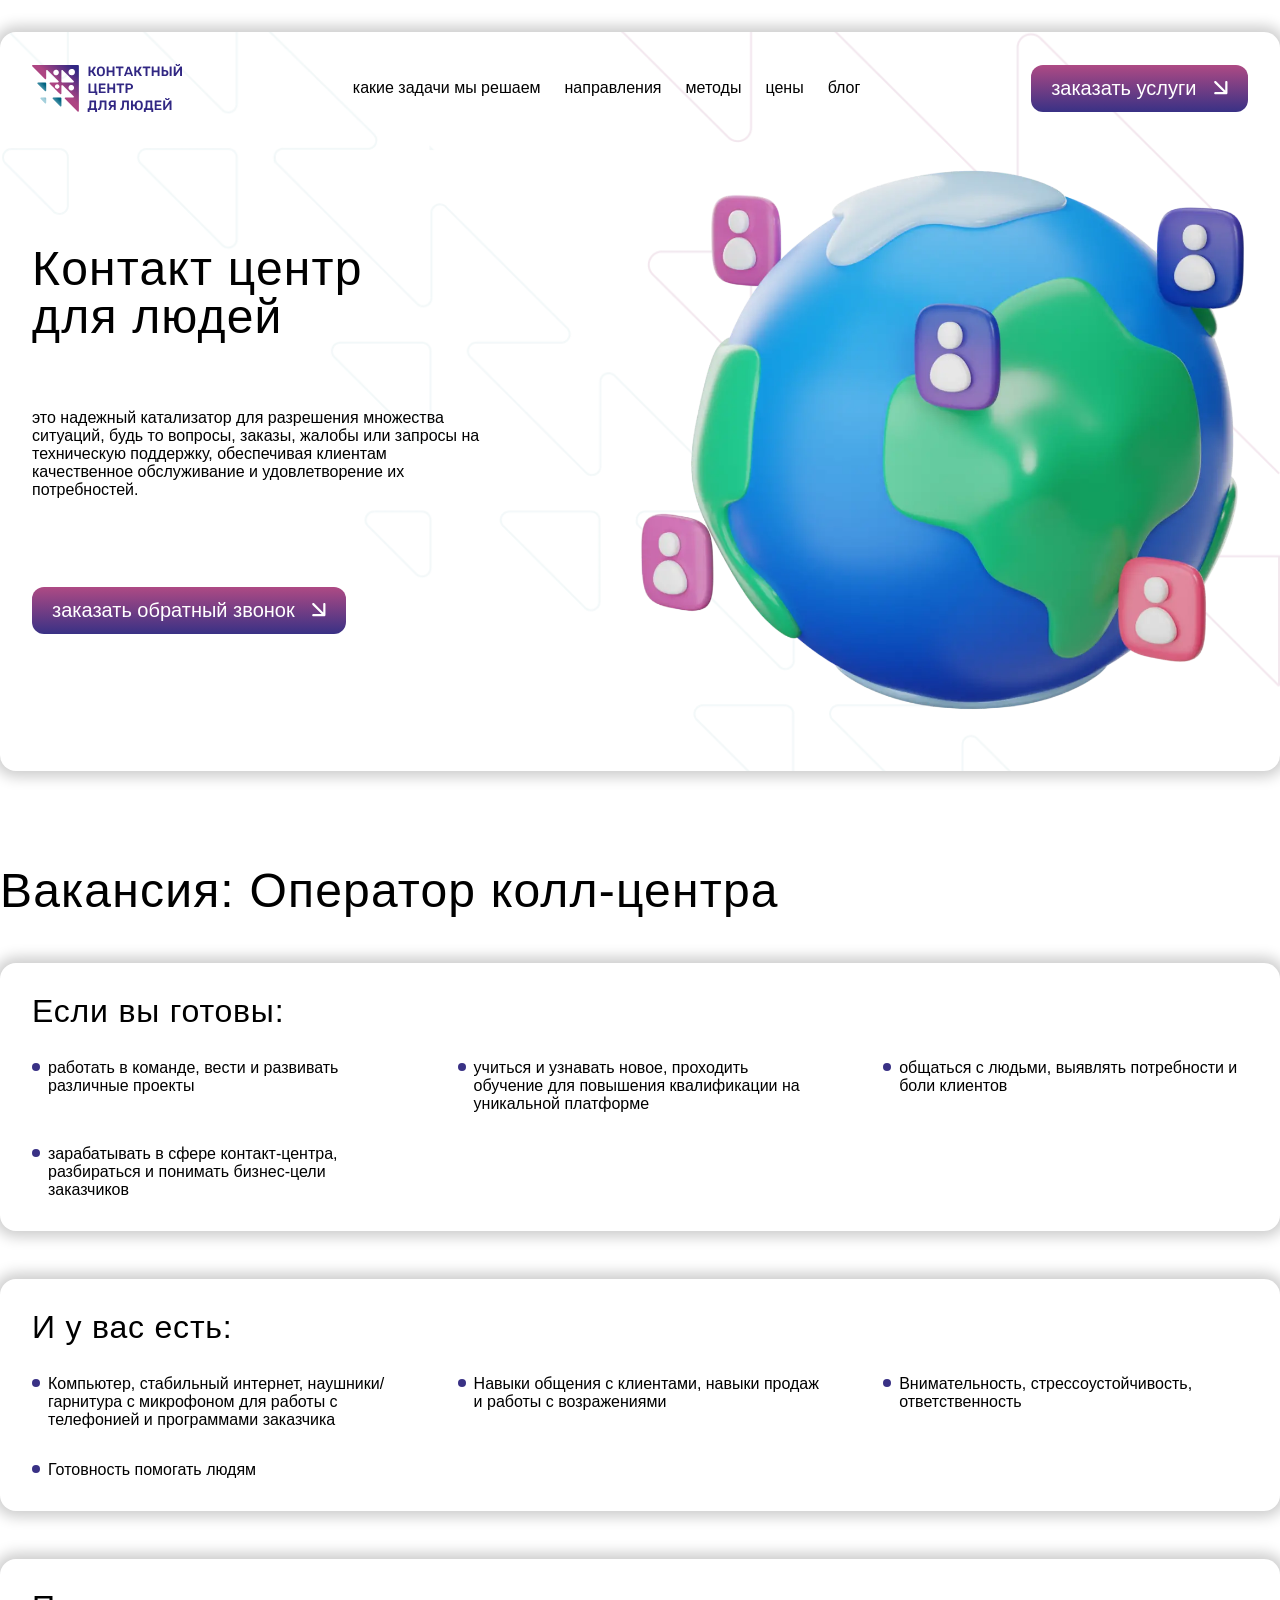
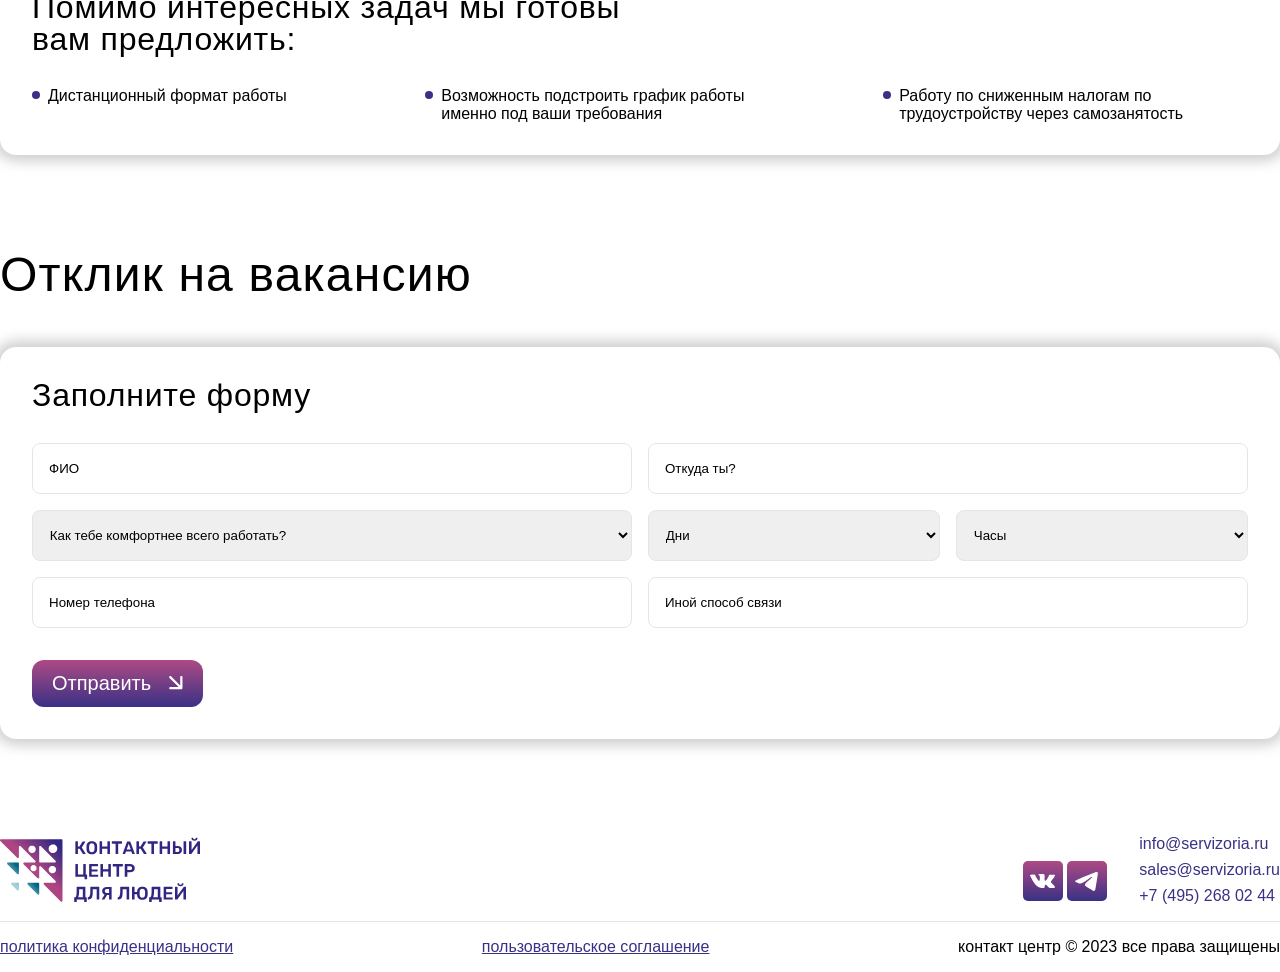
==== index.html @ c685d8e9 "rename page vacansy.html in index.html (github pages)" ====
<!DOCTYPE html>
<html lang="en">

<head>
    <meta charset="UTF-8">
    <meta name="viewport" content="width=device-width, initial-scale=1.0">
    <title>вакансии карьера</title>
    <link rel="stylesheet" href="vacancy.css">
</head>

<body>
    <main>
        <header class="header wrapper shadow">
            <div class="header__menu">
                <img class="header__menu-logo" src="/assets/Logo-204cbb03.svg" alt="Logo">

                <nav class="header__menu-nav">
                    <a class="header__menu-nav-link" href="#about">какие задачи мы решаем</a>
                    <a class="header__menu-nav-link" href="#directions">направления</a>
                    <a class="header__menu-nav-link" href="#methods">методы</a>
                    <a class="header__menu-nav-link" href="#priceList">цены</a>
                    <a class="header__menu-nav-link" href="/blog">блог</a>
                </nav>

                <button class="header__menu-btn button">
                    заказать услуги
                    <img class="button__svg" src="/assets/buttonArrow-9a2b3f11.svg" alt="@">
                </button>
            </div>

            <div class="header__content">
                <div class="header__content-left">
                    <h1 class="header__content-left-title">Контакт центр <br> для людей</h1>
                    <p class="header__content-left-text">
                        это надежный катализатор для разрешения множества ситуаций, будь то вопросы, заказы,
                        жалобы или запросы на техническую поддержку, обеспечивая клиентам качественное обслуживание и
                        удовлетворение их потребностей.
                    </p>
                    <button class="header__content-left-btn button">
                        заказать обратный звонок
                        <img class="button__svg" src="/assets/buttonArrow-9a2b3f11.svg" alt="@">
                    </button>
                </div>

                <img class="header__content-right" src="/assets/heroGlobus-9b8b311a.webp" alt="Hero image">
            </div>
        </header>

        <section class="vacancy section wrapper">
            <h2>Вакансия: Оператор колл-центра</h2>

            <div class="vacancy-block shadow">
                <h3>Если вы готовы:</h3>

                <div class="vacancy__items">
                    <p class="vacancy__items-item">работать в команде, вести и развивать различные проекты</p>
                    <p class="vacancy__items-item">учиться и узнавать новое, проходить обучение для повышения квалификации на уникальной платформе </p>
                    <p class="vacancy__items-item">общаться с людьми, выявлять потребности и боли клиентов</p>
                    <p class="vacancy__items-item">зарабатывать в сфере контакт-центра, разбираться и понимать бизнес-цели заказчиков</p>
                </div>
            </div>

            <div class="vacancy-block shadow">
                <h3>И у вас есть:</h3>

                <div class="vacancy__items">
                    <p class="vacancy__items-item">Компьютер, стабильный интернет, наушники/гарнитура с микрофоном для работы с телефонией и программами заказчика</p>
                    <p class="vacancy__items-item">Навыки общения с клиентами, навыки продаж и работы с возражениями</p>
                    <p class="vacancy__items-item">Внимательность, стрессоустойчивость, ответственность </p>
                    <p class="vacancy__items-item">Готовность помогать людям</p>
                </div>
            </div>

            <div class="vacancy-block shadow">
                <h3>Помимо интересных задач мы готовы <br/> вам предложить:</h3>

                <div class="vacancy__items">
                    <p class="vacancy__items-item">Дистанционный формат работы</p>
                    <p class="vacancy__items-item">Возможность подстроить график работы именно под ваши требования</p>
                    <p class="vacancy__items-item">Работу по сниженным налогам по трудоустройству через самозанятость</p>
                </div>
            </div>
        </section>

        <section class="form section wrapper">
            <h2>Отклик на вакансию</h2>

            <div class="form-block shadow">
                <h3>Заполните форму</h3>

                <div class="form__inputs">
                    <input type="text" class="form__input form__input-name" name="name" placeholder="ФИО" required>
                    <input type="text" class="form__input form__input-location" name="location" placeholder="Откуда ты?" required>
                    <select class="form__input form__input-select form__input-work" name="work">
                        <option value="Не выбрано" disabled selected>Как тебе комфортнее всего работать?</option>
                        <option value="На входящих звонках">На входящих звонках</option>
                        <option value="На исходящих звонках">На исходящих звонках</option>
                    </select>
                    <select class="form__input form__input-select form__input-days" name="days">
                        <option value="Не выбрано" disabled selected>Дни</option>
                        <option value="4">4</option>
                        <option value="6">6</option>
                        <option value="8">8</option>
                        <option value="12">12</option>
                    </select>
                    <select class="form__input form__input-select form__input-time" name="time">
                        <option value="Не выбрано" disabled selected>Часы</option>
                        <option value="2/2">2/2</option>
                        <option value="2/5">2/5</option>
                    </select>
                    <input type="text" class="form__input form__input-tell" name="tell" placeholder="Номер телефона" required>
                    <input type="text" class="form__input form__input-connection" name="connection" placeholder="Иной способ связи">
                </div>

                <div class="form__tools">
                    <button class="form__tools-btn button" onclick="formSubmit()">
                        Отправить
                        <img class="button__svg" src="/assets/buttonArrow-9a2b3f11.svg" alt="@">
                    </button>

                    <p class="form__tools-status"></p>
                </div>
            </div>
        </section>

        <script>
            document.querySelector('.form__input-tell').oninput = (e) => {
                console.log(e);
                let x = e.target.value.replace(/\D/g, '').match(/(\d{0,1})(\d{0,3})(\d{0,3})(\d{0,2})(\d{0,2})/);
                e.target.value = (x[1] ? '+' + x[1] : '') + (x[3] ? ' (' + x[2] + ') ' : x[2]) + (x[4] ? x[3] + '-' : x[3]) + (x[5] ? x[4] + '-' : x[4]) + (x[5])
            }

            function formSubmit() {
                let inputs = document.querySelectorAll('.form__input')
                let status = true

                inputs.forEach((input) => {
                    if (input.getAttribute('required') == null) return

                    input.style.border = '1px solid #e5e5e5'

                    if (!input.value || input.name == 'tell' && input.value.length != 18) {
                        input.style.border = '1px solid #ba2323'
                        status = false
                    } 
                })

                if (status) {
                    document.querySelector('.form__tools-status').innerHTML = 'Данные отправленны!'
                    document.querySelector('.form__tools-status').style.color = '#e5e5e5'

                    fetch('/api/send_main.php', {
                        method: "POST",
                        body: {
                            email: 'dogerfantom6@gmail.com',
                            subject: 'Тема письма',
                            message: 'Текст письма',
                        }
                    })
                    .then((response) => response.text())
                    .catch((error) => console.error("Ошибка отправки почты", error));
                } else {
                    document.querySelector('.form__tools-status').innerHTML = 'Заполните все нужные поля'
                    document.querySelector('.form__tools-status').style.color = '#ba2323'
                }
            }
        </script>

        <footer class="footer wrapper">
            <div class="footer__header">
                <img class="footer__header-logo" src="/assets/Logo-204cbb03.svg" alt="Logo">

                <div class="footer__header-link">
                    <div class="footer__header-link-svg">
                        <a href="http://peoplecall.ru/#">
                            <svg xmlns="http://www.w3.org/2000/svg" width="40" height="40" viewBox="0 0 40 40" fill="none"><rect width="40" height="40" rx="5" fill="#D9D9D9"></rect><rect width="40" height="40" rx="5" fill="url(#paint0_linear_248_185)"></rect><path fill-rule="evenodd" clip-rule="evenodd" d="M20.726 26.9415C20.726 26.9415 21.1772 26.8923 21.4083 26.6486C21.6199 26.4254 21.6125 26.0041 21.6125 26.0041C21.6125 26.0041 21.5844 24.0369 22.5149 23.7464C23.432 23.4608 24.6095 25.6488 25.8591 26.4902C26.8031 27.1263 27.5196 26.9871 27.5196 26.9871L30.859 26.9415C30.859 26.9415 32.6051 26.8359 31.7773 25.488C31.7088 25.3776 31.2943 24.4906 29.2951 22.6686C27.2005 20.7614 27.4817 21.0699 30.003 17.7704C31.5388 15.7612 32.1526 14.5345 31.9607 14.01C31.7785 13.5083 30.6487 13.6415 30.6487 13.6415L26.8899 13.6643C26.8899 13.6643 26.6111 13.6271 26.4045 13.7484C26.2027 13.8672 26.0719 14.1444 26.0719 14.1444C26.0719 14.1444 25.4776 15.6988 24.6841 17.0214C23.0101 19.8108 22.3413 19.9584 22.0674 19.7856C21.4303 19.3811 21.5893 18.1629 21.5893 17.2975C21.5893 14.5933 22.0075 13.4663 20.7762 13.1746C20.3678 13.0774 20.067 13.0138 19.0215 13.003C17.6802 12.9898 16.5455 13.0078 15.9023 13.3163C15.4743 13.5215 15.1442 13.98 15.3459 14.0064C15.5942 14.0388 16.1566 14.1552 16.455 14.5537C16.8401 15.0686 16.8267 16.2233 16.8267 16.2233C16.8267 16.2233 17.048 19.4063 16.3095 19.8012C15.8032 20.0725 15.1087 19.5191 13.6157 16.9878C12.8515 15.6916 12.2744 14.2585 12.2744 14.2585C12.2744 14.2585 12.1631 13.9908 11.9638 13.8468C11.7229 13.6727 11.3867 13.6187 11.3867 13.6187L7.81501 13.6415C7.81501 13.6415 7.27822 13.6559 7.08136 13.8852C6.90651 14.088 7.06791 14.5093 7.06791 14.5093C7.06791 14.5093 9.86434 20.9318 13.0313 24.1689C15.9353 27.1359 19.2318 26.9415 19.2318 26.9415H20.726Z" fill="white"></path><defs><linearGradient id="paint0_linear_248_185" x1="20" y1="0" x2="20" y2="40" gradientUnits="userSpaceOnUse"><stop stop-color="#AE4A84"></stop><stop offset="1" stop-color="#393185"></stop></linearGradient></defs></svg>
                        </a>

                        <a href="https://t.me/servizoria_vacancy">
                            <svg xmlns="http://www.w3.org/2000/svg" width="40" height="40" viewBox="0 0 40 40" fill="none"><rect width="40" height="40" rx="5" fill="#D9D9D9"></rect><rect width="40" height="40" rx="5" fill="url(#paint0_linear_248_191)"></rect><path fill-rule="evenodd" clip-rule="evenodd" d="M14.2894 16.9937C12.2859 17.8685 10.2274 18.7673 8.34505 19.8042C7.36215 20.5238 8.6685 21.0329 9.8941 21.5104C10.0889 21.5863 10.2817 21.6614 10.4629 21.7364C10.6138 21.7828 10.7671 21.8317 10.9225 21.8812C12.2856 22.3154 13.8054 22.7997 15.1288 22.0712C17.3026 20.8225 19.354 19.3788 21.4039 17.9362C22.0755 17.4636 22.7469 16.9911 23.4224 16.5256C23.4541 16.5053 23.4898 16.4822 23.5288 16.4569C24.1043 16.0838 25.3985 15.2449 24.9198 16.4009C23.7878 17.6389 22.5752 18.7347 21.3561 19.8367C20.5344 20.5792 19.7098 21.3246 18.9048 22.1179C18.2037 22.6876 17.4756 23.8332 18.2607 24.6309C20.0689 25.8967 21.9054 27.1319 23.7408 28.3664C24.3381 28.7681 24.9353 29.1697 25.5313 29.5724C26.5415 30.3789 28.1203 29.7265 28.3423 28.4662C28.4411 27.8865 28.5403 27.3068 28.6394 26.7271C29.1874 23.5232 29.7356 20.3181 30.2198 17.1037C30.2857 16.5995 30.3603 16.0953 30.4349 15.5909C30.6158 14.3683 30.797 13.1442 30.8536 11.9151C30.7078 10.6884 29.2204 10.9582 28.3928 11.234C24.1384 12.8528 19.9266 14.5917 15.7314 16.3612C15.2562 16.5717 14.7744 16.782 14.2894 16.9937Z" fill="white"></path><defs><linearGradient id="paint0_linear_248_191" x1="20" y1="0" x2="20" y2="40" gradientUnits="userSpaceOnUse"><stop stop-color="#AE4A84"></stop><stop offset="1" stop-color="#393185"></stop></linearGradient></defs></svg>
                        </a>
                    </div>

                    <div class="footer__header-link-text">
                        <a href="mailto:info@servizoria.ru">info@servizoria.ru</a>
                        <a href="mailto:sales@servizoria.ru">sales@servizoria.ru</a>
                        <a href="tel:74952680244">+7 (495) 268 02 44</a>
                    </div>
                </div>
            </div>

            <div class="footer__footer">
                <a href="http://peoplecall.ru/#">политика конфиденциальности</a>

                <a href="http://peoplecall.ru/#">пользовательское соглашение</a>

                <p>контакт центр © 2023 все права защищены</p>
            </div>
        </footer>
    </main>
</body>

</html>
---- vacancy.css ----
@import"https://fonts.googleapis.com/css2?family=Manrope:wght@200..800&display=swap";*{box-sizing:border-box;margin:0;padding:0;outline:none;font-family:Manrope Variable,sans-serif}.wrapper{max-width:1280px;width:100%;margin:0 auto}main{padding-top:2rem}@media screen and (max-width: 1024px){main{padding:1rem}}h1,h2{font-size:3rem;line-height:1;letter-spacing:.025em;font-weight:100}h3{font-size:2rem;line-height:1;letter-spacing:.025em;font-weight:100}.section{margin-top:6rem;margin-bottom:6rem}.shadow{box-shadow:0px 0px 14px 6px rgba(0,0,0,.2)}.button{width:-moz-fit-content;width:fit-content;background-image:linear-gradient(180deg, #AE4A84 0%, #AE4A84 50%, #393185 100%);background-position:0 -100%;background-size:100% 200%;background-color:rgba(0,0,0,0);padding:.75rem 1.25rem;border:none;border-radius:.75rem;font-size:1.25rem;color:#fff;transition-property:all;transition-timing-function:cubic-bezier(0.4, 0, 0.2, 1);transition-duration:.3s}.button:hover{background-position:0 -200%;cursor:pointer}.button__svg{margin-left:.75rem}.header{background:center/cover no-repeat url("./assets/hero-decor-c0b79506.webp");padding:2rem;border-radius:1rem}.header__menu{display:flex;justify-content:space-between;align-items:center;padding-bottom:1.75rem}.header__menu-logo{max-width:150px;width:100%}.header__menu-nav{display:flex;gap:24px}.header__menu-nav-link{color:#000;text-decoration:none;transition:.4s ease}.header__menu-nav-link:hover{cursor:pointer;color:#ae4a84}@media screen and (max-width: 1024px){.header__menu{display:none}}.header__content{display:flex;justify-content:space-between;gap:24px}@media screen and (max-width: 1024px){.header__content{flex-direction:column;align-items:center}}.header__content-left{max-width:28rem;display:flex;flex-direction:column;justify-content:center;gap:3rem}@media screen and (max-width: 1024px){.header__content-left{max-width:100%;gap:.5rem;margin-bottom:2rem}.header__content-left h1{text-align:center}.header__content-left button{margin:0 auto}}.header__content-left-text{margin:1.25rem 0 2.5rem 0}@media screen and (max-width: 1024px){.header__content-left-text{text-align:center}}.header__content-right{max-width:50%;width:100%}.vacancy-block{margin-top:3rem;margin-bottom:3rem;padding:2rem;border-radius:1rem}.vacancy h3{margin-bottom:2rem}.vacancy__items{display:flex;justify-content:space-between;flex-wrap:wrap;gap:2rem}.vacancy__items-item{max-width:30%;min-width:300px;padding-left:16px;position:relative}@media screen and (max-width: 425px){.vacancy__items-item{min-width:1%;max-width:100%;width:100%}}.vacancy__items-item:before{position:absolute;left:0;top:4px;content:"";width:8px;height:8px;background-color:#393185;border-radius:5px}.form-block{margin-top:3rem;padding:2rem;border-radius:1rem}.form__inputs{margin:2rem 0;display:grid;grid-template-columns:1fr 1fr 1fr 1fr;grid-template-rows:1fr 1fr 1fr;gap:1rem;grid-template-areas:"form__input-name form__input-name form__input-location form__input-location" "form__input-work form__input-work form__input-days form__input-time" "form__input-tell form__input-tell form__input-connection form__input-connection"}@media screen and (max-width: 425px){.form__inputs{grid-template-columns:1fr 1fr;gap:1rem;grid-template-areas:"form__input-name form__input-name" "form__input-location form__input-location" "form__input-work form__input-work" "form__input-days form__input-time" "form__input-tell form__input-tell" "form__input-connection form__input-connection"}}.form__input{padding:1rem;border-radius:.5rem;border:1px solid #e5e5e5}.form__input::-moz-placeholder{color:#000}.form__input::placeholder{color:#000}.form__input-select{padding:1rem .8rem}.form__input-name{grid-area:form__input-name}.form__input-location{grid-area:form__input-location}.form__input-work{grid-area:form__input-work}.form__input-days{grid-area:form__input-days}.form__input-time{grid-area:form__input-time}.form__input-tell{grid-area:form__input-tell}.form__input-connection{grid-area:form__input-connection}.form__tools{display:flex;gap:2rem;align-items:center}.footer__header{display:flex;justify-content:space-between;padding-bottom:1rem;margin-bottom:1rem;border-bottom:1px solid #e5e5e5}@media screen and (max-width: 425px){.footer__header{flex-direction:column;align-items:center;gap:2rem}}.footer__header-logo{max-width:200px;width:100%}.footer__header-link{display:flex;align-items:flex-end}@media screen and (max-width: 425px){.footer__header-link{flex-direction:column;align-items:center;gap:1rem}}.footer__header-link a{text-decoration:none;color:#393185}.footer__header-link-text{margin-left:2rem;display:flex;flex-direction:column;gap:.5rem}@media screen and (max-width: 425px){.footer__header-link-text{margin-left:0;text-align:center}}.footer__footer{display:flex;justify-content:space-between;padding-bottom:1rem}@media screen and (max-width: 768px){.footer__footer{flex-direction:column;align-items:center;gap:1rem}}.footer__footer a{color:#393185}@media screen and (max-width: 768px){.footer__footer p{text-align:center}}
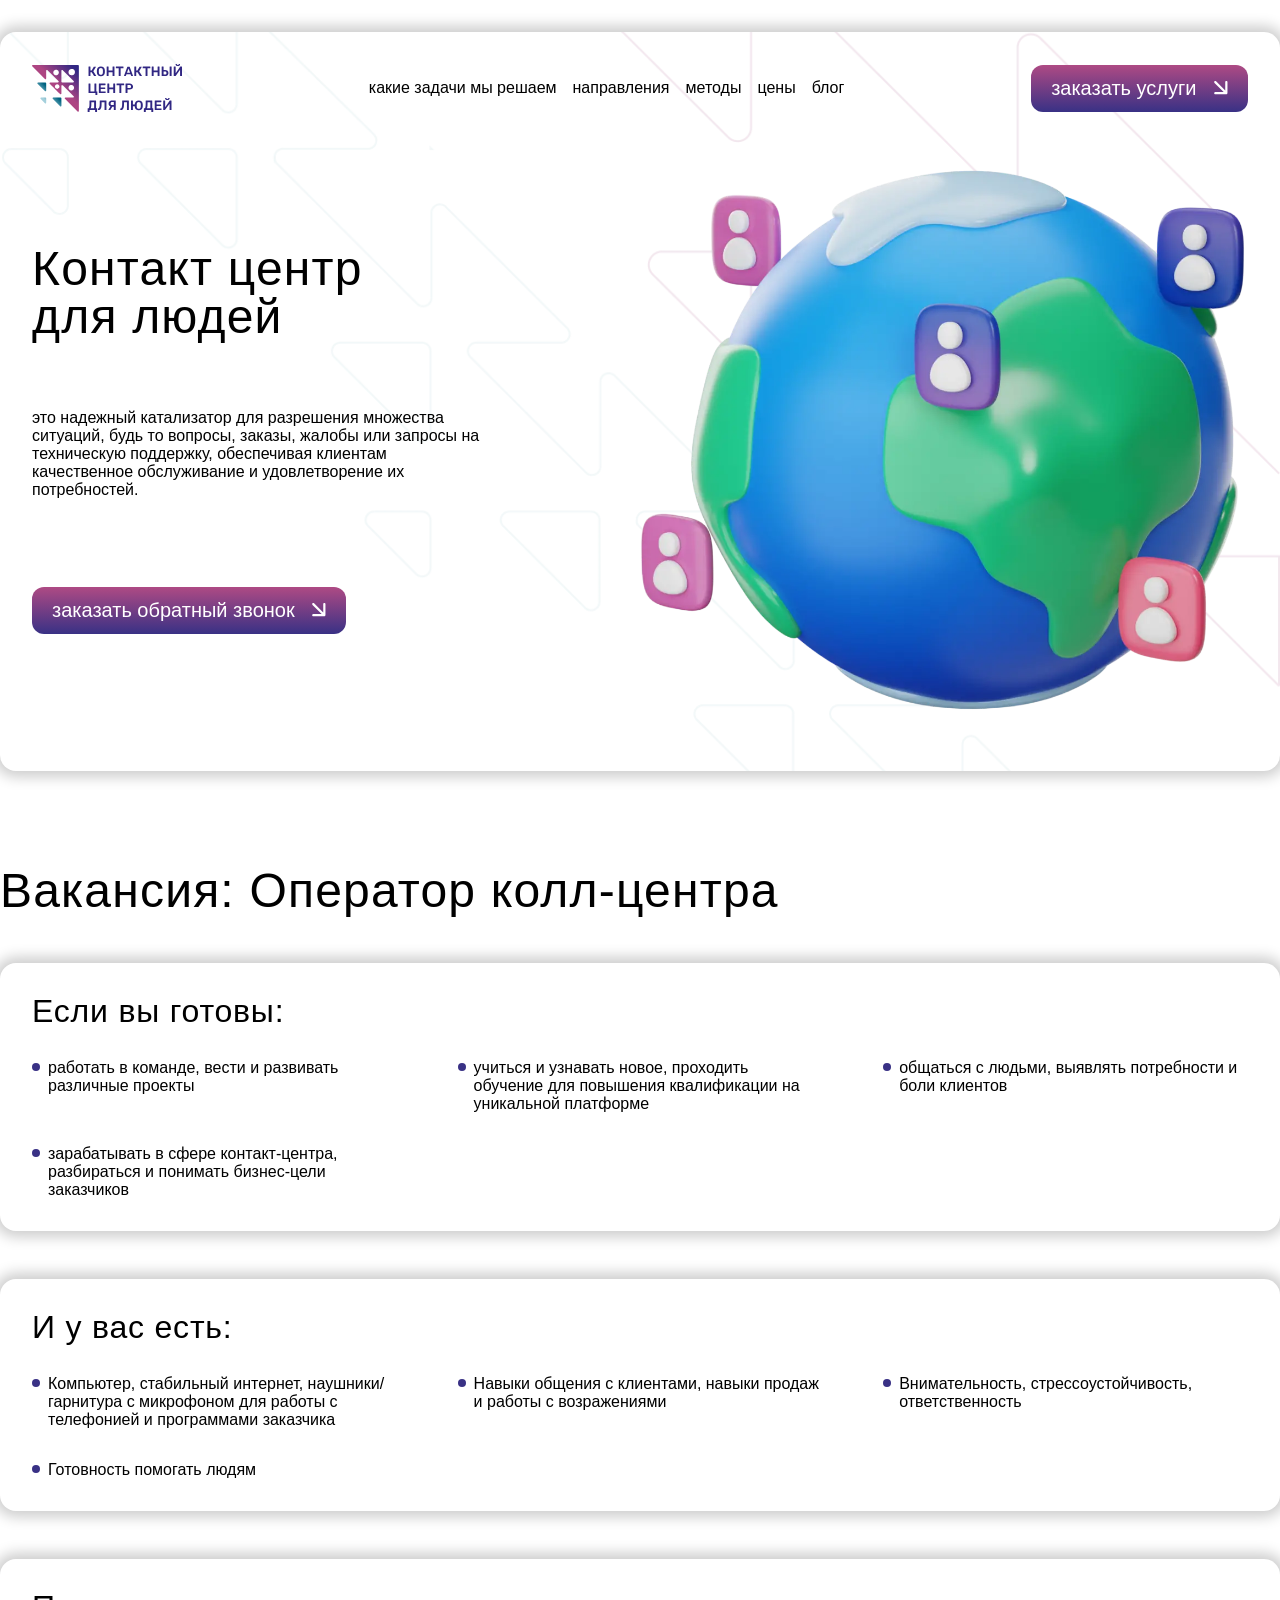
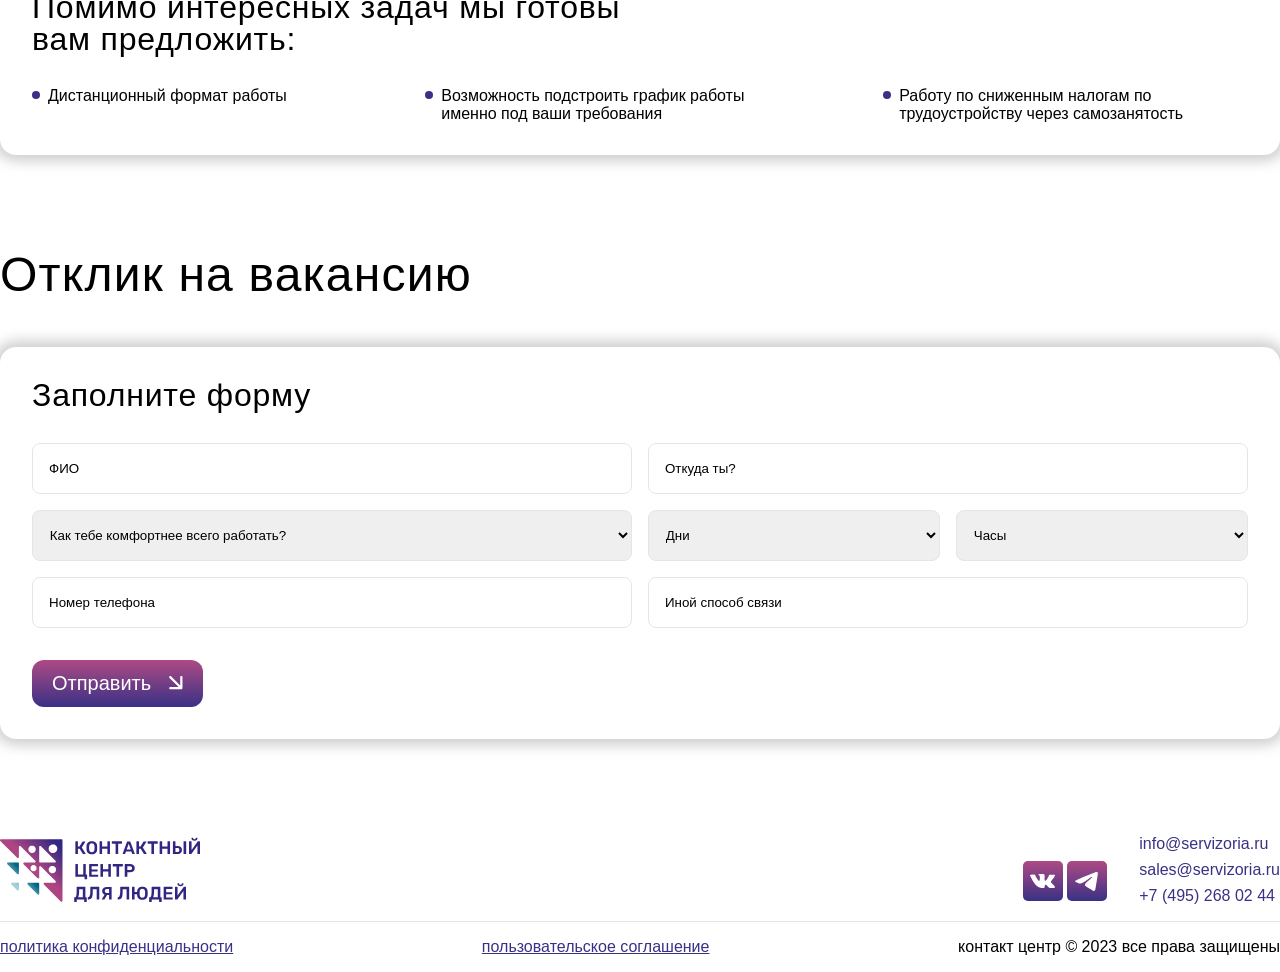
==== commit a9816b71: "create mobile header menu" ====
--- a/index.html
+++ b/index.html
@@ -9,22 +9,47 @@
 </head>
 
 <body>
+    <div class="mobile-menu">
+        <img class="mobile-menu__logo" src="./assets/Logo-204cbb03.svg" alt="Logo">
+
+        <div class="mobile-menu__nav">
+            <a class="mobile-menu__nav-link" href="http://peoplecall.ru#about">какие задачи мы решаем</a>
+            <a class="mobile-menu__nav-link" href="http://peoplecall.ru#directions">направления</a>
+            <a class="mobile-menu__nav-link" href="http://peoplecall.ru#methods">методы</a>
+            <a class="mobile-menu__nav-link" href="http://peoplecall.ru#priceList">цены</a>
+            <a class="mobile-menu__nav-link" href="http://peoplecall.ru/blog">блог</a>
+        </div>
+
+        <button class="mobile-menu__btn button">
+            заказать услуги
+            <img class="button__svg" src="./assets/buttonArrow-9a2b3f11.svg" alt="@">
+        </button>
+
+        <svg width="22" height="22" viewBox="0 0 22 22" fill="none" xmlns="http://www.w3.org/2000/svg" class="mobile-menu__close" onclick="showMenu()">
+            <rect x="1.41406" width="28" height="2" rx="1" transform="rotate(45 1.41406 0)" fill="#7D3089"></rect><rect x="0.414062" y="20" width="28" height="2" rx="1" transform="rotate(-45 0.414062 20)" fill="#7D3089"></rect>
+        </svg>
+    </div>
+
     <main>
         <header class="header wrapper shadow">
             <div class="header__menu">
-                <img class="header__menu-logo" src="/assets/Logo-204cbb03.svg" alt="Logo">
+                <img class="header__menu-logo" src="./assets/Logo-204cbb03.svg" alt="Logo">
 
                 <nav class="header__menu-nav">
-                    <a class="header__menu-nav-link" href="#about">какие задачи мы решаем</a>
-                    <a class="header__menu-nav-link" href="#directions">направления</a>
-                    <a class="header__menu-nav-link" href="#methods">методы</a>
-                    <a class="header__menu-nav-link" href="#priceList">цены</a>
-                    <a class="header__menu-nav-link" href="/blog">блог</a>
+                    <a class="header__menu-nav-link" href="http://peoplecall.ru#about">какие задачи мы решаем</a>
+                    <a class="header__menu-nav-link" href="http://peoplecall.ru#directions">направления</a>
+                    <a class="header__menu-nav-link" href="http://peoplecall.ru#methods">методы</a>
+                    <a class="header__menu-nav-link" href="http://peoplecall.ru#priceList">цены</a>
+                    <a class="header__menu-nav-link" href="http://peoplecall.ru/blog">блог</a>
                 </nav>
+
+                <svg width="30" height="18" viewBox="0 0 30 18" fill="none" xmlns="http://www.w3.org/2000/svg" class="header__menu-nav-btn" onclick="showMenu()">
+                    <rect width="30" height="2" rx="1" fill="currentColor"></rect><rect y="8" width="30" height="2" rx="1" fill="currentColor"></rect><rect y="16" width="30" height="2" rx="1" fill="currentColor"></rect>
+                </svg>
 
                 <button class="header__menu-btn button">
                     заказать услуги
-                    <img class="button__svg" src="/assets/buttonArrow-9a2b3f11.svg" alt="@">
+                    <img class="button__svg" src="./assets/buttonArrow-9a2b3f11.svg" alt="@">
                 </button>
             </div>
 
@@ -38,13 +63,29 @@
                     </p>
                     <button class="header__content-left-btn button">
                         заказать обратный звонок
-                        <img class="button__svg" src="/assets/buttonArrow-9a2b3f11.svg" alt="@">
+                        <img class="button__svg" src="./assets/buttonArrow-9a2b3f11.svg" alt="@">
                     </button>
                 </div>
 
-                <img class="header__content-right" src="/assets/heroGlobus-9b8b311a.webp" alt="Hero image">
+                <img class="header__content-right" src="./assets/heroGlobus-9b8b311a.webp" alt="Hero image">
             </div>
         </header>
+
+        <script>
+            let menuStatus = false
+
+            function showMenu() {
+                if (menuStatus) {
+                    document.querySelector('.mobile-menu').classList.remove('mobile-menu--show')
+                    document.querySelector('body').style.overflow = 'scroll'
+                } else {
+                    document.querySelector('.mobile-menu').classList.add('mobile-menu--show')
+                    document.querySelector('body').style.overflow = 'hidden'
+                }
+
+                menuStatus = !menuStatus
+            }
+        </script>
 
         <section class="vacancy section wrapper">
             <h2>Вакансия: Оператор колл-центра</h2>
@@ -115,7 +156,7 @@
                 <div class="form__tools">
                     <button class="form__tools-btn button" onclick="formSubmit()">
                         Отправить
-                        <img class="button__svg" src="/assets/buttonArrow-9a2b3f11.svg" alt="@">
+                        <img class="button__svg" src="./assets/buttonArrow-9a2b3f11.svg" alt="@">
                     </button>
 
                     <p class="form__tools-status"></p>
@@ -168,7 +209,7 @@
 
         <footer class="footer wrapper">
             <div class="footer__header">
-                <img class="footer__header-logo" src="/assets/Logo-204cbb03.svg" alt="Logo">
+                <img class="footer__header-logo" src="./assets/Logo-204cbb03.svg" alt="Logo">
 
                 <div class="footer__header-link">
                     <div class="footer__header-link-svg">
--- a/vacancy.css
+++ b/vacancy.css
@@ -1 +1 @@
-@import"https://fonts.googleapis.com/css2?family=Manrope:wght@200..800&display=swap";*{box-sizing:border-box;margin:0;padding:0;outline:none;font-family:Manrope Variable,sans-serif}.wrapper{max-width:1280px;width:100%;margin:0 auto}main{padding-top:2rem}@media screen and (max-width: 1024px){main{padding:1rem}}h1,h2{font-size:3rem;line-height:1;letter-spacing:.025em;font-weight:100}h3{font-size:2rem;line-height:1;letter-spacing:.025em;font-weight:100}.section{margin-top:6rem;margin-bottom:6rem}.shadow{box-shadow:0px 0px 14px 6px rgba(0,0,0,.2)}.button{width:-moz-fit-content;width:fit-content;background-image:linear-gradient(180deg, #AE4A84 0%, #AE4A84 50%, #393185 100%);background-position:0 -100%;background-size:100% 200%;background-color:rgba(0,0,0,0);padding:.75rem 1.25rem;border:none;border-radius:.75rem;font-size:1.25rem;color:#fff;transition-property:all;transition-timing-function:cubic-bezier(0.4, 0, 0.2, 1);transition-duration:.3s}.button:hover{background-position:0 -200%;cursor:pointer}.button__svg{margin-left:.75rem}.header{background:center/cover no-repeat url("./assets/hero-decor-c0b79506.webp");padding:2rem;border-radius:1rem}.header__menu{display:flex;justify-content:space-between;align-items:center;padding-bottom:1.75rem}.header__menu-logo{max-width:150px;width:100%}.header__menu-nav{display:flex;gap:24px}.header__menu-nav-link{color:#000;text-decoration:none;transition:.4s ease}.header__menu-nav-link:hover{cursor:pointer;color:#ae4a84}@media screen and (max-width: 1024px){.header__menu{display:none}}.header__content{display:flex;justify-content:space-between;gap:24px}@media screen and (max-width: 1024px){.header__content{flex-direction:column;align-items:center}}.header__content-left{max-width:28rem;display:flex;flex-direction:column;justify-content:center;gap:3rem}@media screen and (max-width: 1024px){.header__content-left{max-width:100%;gap:.5rem;margin-bottom:2rem}.header__content-left h1{text-align:center}.header__content-left button{margin:0 auto}}.header__content-left-text{margin:1.25rem 0 2.5rem 0}@media screen and (max-width: 1024px){.header__content-left-text{text-align:center}}.header__content-right{max-width:50%;width:100%}.vacancy-block{margin-top:3rem;margin-bottom:3rem;padding:2rem;border-radius:1rem}.vacancy h3{margin-bottom:2rem}.vacancy__items{display:flex;justify-content:space-between;flex-wrap:wrap;gap:2rem}.vacancy__items-item{max-width:30%;min-width:300px;padding-left:16px;position:relative}@media screen and (max-width: 425px){.vacancy__items-item{min-width:1%;max-width:100%;width:100%}}.vacancy__items-item:before{position:absolute;left:0;top:4px;content:"";width:8px;height:8px;background-color:#393185;border-radius:5px}.form-block{margin-top:3rem;padding:2rem;border-radius:1rem}.form__inputs{margin:2rem 0;display:grid;grid-template-columns:1fr 1fr 1fr 1fr;grid-template-rows:1fr 1fr 1fr;gap:1rem;grid-template-areas:"form__input-name form__input-name form__input-location form__input-location" "form__input-work form__input-work form__input-days form__input-time" "form__input-tell form__input-tell form__input-connection form__input-connection"}@media screen and (max-width: 425px){.form__inputs{grid-template-columns:1fr 1fr;gap:1rem;grid-template-areas:"form__input-name form__input-name" "form__input-location form__input-location" "form__input-work form__input-work" "form__input-days form__input-time" "form__input-tell form__input-tell" "form__input-connection form__input-connection"}}.form__input{padding:1rem;border-radius:.5rem;border:1px solid #e5e5e5}.form__input::-moz-placeholder{color:#000}.form__input::placeholder{color:#000}.form__input-select{padding:1rem .8rem}.form__input-name{grid-area:form__input-name}.form__input-location{grid-area:form__input-location}.form__input-work{grid-area:form__input-work}.form__input-days{grid-area:form__input-days}.form__input-time{grid-area:form__input-time}.form__input-tell{grid-area:form__input-tell}.form__input-connection{grid-area:form__input-connection}.form__tools{display:flex;gap:2rem;align-items:center}.footer__header{display:flex;justify-content:space-between;padding-bottom:1rem;margin-bottom:1rem;border-bottom:1px solid #e5e5e5}@media screen and (max-width: 425px){.footer__header{flex-direction:column;align-items:center;gap:2rem}}.footer__header-logo{max-width:200px;width:100%}.footer__header-link{display:flex;align-items:flex-end}@media screen and (max-width: 425px){.footer__header-link{flex-direction:column;align-items:center;gap:1rem}}.footer__header-link a{text-decoration:none;color:#393185}.footer__header-link-text{margin-left:2rem;display:flex;flex-direction:column;gap:.5rem}@media screen and (max-width: 425px){.footer__header-link-text{margin-left:0;text-align:center}}.footer__footer{display:flex;justify-content:space-between;padding-bottom:1rem}@media screen and (max-width: 768px){.footer__footer{flex-direction:column;align-items:center;gap:1rem}}.footer__footer a{color:#393185}@media screen and (max-width: 768px){.footer__footer p{text-align:center}}+@import"https://fonts.googleapis.com/css2?family=Manrope:wght@200..800&display=swap";*{box-sizing:border-box;margin:0;padding:0;outline:none;font-family:Manrope Variable,sans-serif}body{position:relative;max-width:100vw;max-height:100vh}.wrapper{max-width:1280px;width:100%;margin:0 auto}main{padding-top:2rem}@media screen and (max-width: 1024px){main{padding:1rem}}h1,h2{font-size:3rem;line-height:1;letter-spacing:.025em;font-weight:100}h3{font-size:2rem;line-height:1;letter-spacing:.025em;font-weight:100}.section{margin-top:6rem;margin-bottom:6rem}.shadow{box-shadow:0px 0px 14px 6px rgba(0,0,0,.2)}.button{width:-moz-fit-content;width:fit-content;background-image:linear-gradient(180deg, #AE4A84 0%, #AE4A84 50%, #393185 100%);background-position:0 -100%;background-size:100% 200%;background-color:rgba(0,0,0,0);padding:.75rem 1.25rem;border:none;border-radius:.75rem;font-size:1.25rem;color:#fff;transition-property:all;transition-timing-function:cubic-bezier(0.4, 0, 0.2, 1);transition-duration:.3s}.button:hover{background-position:0 -200%;cursor:pointer}.button__svg{margin-left:.75rem}.mobile-menu{display:none;position:absolute;top:-100%;left:0;width:100%;height:100%;background-color:#fff;flex-direction:column;justify-content:space-between;z-index:10;transition:.4s ease;padding:2rem}@media screen and (max-width: 1024px){.mobile-menu{display:flex}}.mobile-menu--show{top:0%}.mobile-menu__logo{max-width:150px;width:100%}.mobile-menu__nav{width:100%;display:flex;flex-direction:column;align-items:center;gap:1.5rem}.mobile-menu__nav-link{text-decoration:none;color:#000}.mobile-menu__btn{width:100%}.mobile-menu__close{position:absolute;right:2rem;top:2rem}.mobile-menu__close:hover{cursor:pointer}.header{background:center/cover no-repeat url("./assets/hero-decor-c0b79506.webp");padding:2rem;border-radius:1rem}.header__menu{display:flex;justify-content:space-between;align-items:center;padding-bottom:1.75rem}.header__menu-logo{max-width:150px;width:100%}.header__menu-nav{display:flex;gap:1rem}@media screen and (max-width: 1024px){.header__menu-nav{display:none}}.header__menu-nav-link{color:#000;text-decoration:none;transition:.4s ease}.header__menu-nav-link:hover{cursor:pointer;color:#ae4a84}.header__menu-nav-btn{display:none}@media screen and (max-width: 1024px){.header__menu-nav-btn{display:block}}.header__menu-nav-btn:hover{cursor:pointer}@media screen and (max-width: 1024px){.header__menu-btn{display:none}}.header__content{display:flex;justify-content:space-between;gap:24px}@media screen and (max-width: 1024px){.header__content{flex-direction:column;align-items:center}}.header__content-left{max-width:28rem;display:flex;flex-direction:column;justify-content:center;gap:3rem}@media screen and (max-width: 1024px){.header__content-left{max-width:100%;gap:.5rem;margin-bottom:2rem}.header__content-left h1{text-align:center}.header__content-left button{margin:0 auto}}.header__content-left-text{margin:1.25rem 0 2.5rem 0}@media screen and (max-width: 1024px){.header__content-left-text{text-align:center}}.header__content-right{max-width:50%;width:100%}.vacancy-block{margin-top:3rem;margin-bottom:3rem;padding:2rem;border-radius:1rem}.vacancy h3{margin-bottom:2rem}.vacancy__items{display:flex;justify-content:space-between;flex-wrap:wrap;gap:2rem}.vacancy__items-item{max-width:30%;min-width:300px;padding-left:16px;position:relative}@media screen and (max-width: 425px){.vacancy__items-item{min-width:1%;max-width:100%;width:100%}}.vacancy__items-item:before{position:absolute;left:0;top:4px;content:"";width:8px;height:8px;background-color:#393185;border-radius:5px}.form-block{margin-top:3rem;padding:2rem;border-radius:1rem}.form__inputs{margin:2rem 0;display:grid;grid-template-columns:1fr 1fr 1fr 1fr;grid-template-rows:1fr 1fr 1fr;gap:1rem;grid-template-areas:"form__input-name form__input-name form__input-location form__input-location" "form__input-work form__input-work form__input-days form__input-time" "form__input-tell form__input-tell form__input-connection form__input-connection"}@media screen and (max-width: 425px){.form__inputs{grid-template-columns:1fr 1fr;gap:1rem;grid-template-areas:"form__input-name form__input-name" "form__input-location form__input-location" "form__input-work form__input-work" "form__input-days form__input-time" "form__input-tell form__input-tell" "form__input-connection form__input-connection"}}.form__input{padding:1rem;border-radius:.5rem;border:1px solid #e5e5e5}.form__input::-moz-placeholder{color:#000}.form__input::placeholder{color:#000}.form__input-select{padding:1rem .8rem}.form__input-name{grid-area:form__input-name}.form__input-location{grid-area:form__input-location}.form__input-work{grid-area:form__input-work}.form__input-days{grid-area:form__input-days}.form__input-time{grid-area:form__input-time}.form__input-tell{grid-area:form__input-tell}.form__input-connection{grid-area:form__input-connection}.form__tools{display:flex;gap:2rem;align-items:center}.footer__header{display:flex;justify-content:space-between;padding-bottom:1rem;margin-bottom:1rem;border-bottom:1px solid #e5e5e5}@media screen and (max-width: 425px){.footer__header{flex-direction:column;align-items:center;gap:2rem}}.footer__header-logo{max-width:200px;width:100%}.footer__header-link{display:flex;align-items:flex-end}@media screen and (max-width: 425px){.footer__header-link{flex-direction:column;align-items:center;gap:1rem}}.footer__header-link a{text-decoration:none;color:#393185}.footer__header-link-text{margin-left:2rem;display:flex;flex-direction:column;gap:.5rem}@media screen and (max-width: 425px){.footer__header-link-text{margin-left:0;text-align:center}}.footer__footer{display:flex;justify-content:space-between;padding-bottom:1rem}@media screen and (max-width: 768px){.footer__footer{flex-direction:column;align-items:center;gap:1rem}}.footer__footer a{color:#393185}@media screen and (max-width: 768px){.footer__footer p{text-align:center}}
